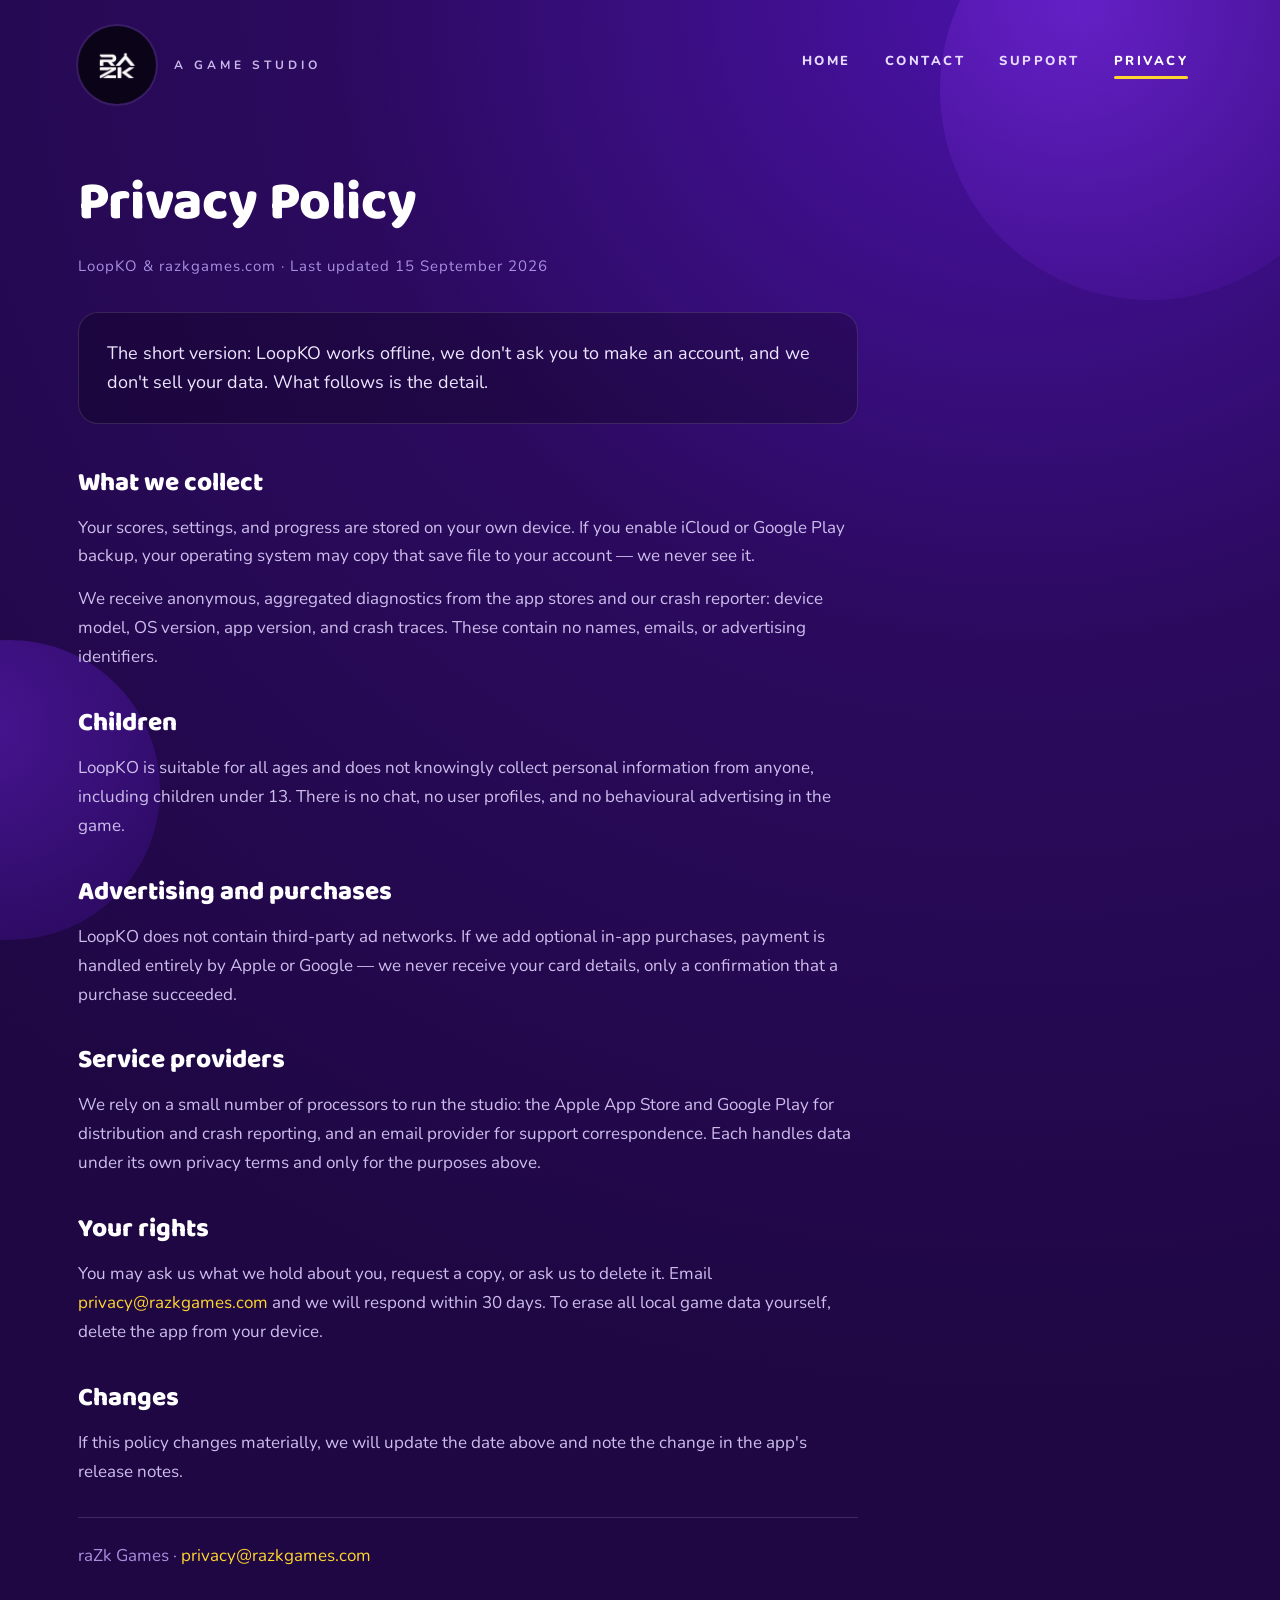
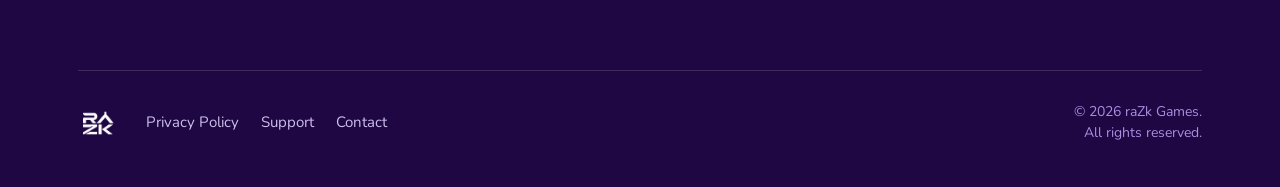
==== privacypolicy/index.html @ 1444f63c "Split single-page site into real /contact, /support, /privacypolicy pages Rebuilt as plain static HT" ====
<!DOCTYPE html>
<html lang="en">
<head>
<meta charset="utf-8">
<meta name="viewport" content="width=device-width, initial-scale=1">
<title>Privacy Policy — raZk Games</title>
<meta name="description" content="Privacy policy for LoopKO and razkgames.com.">
<link rel="preconnect" href="https://fonts.googleapis.com">
<link rel="preconnect" href="https://fonts.gstatic.com" crossorigin>
<link href="https://fonts.googleapis.com/css2?family=Baloo+2:wght@600;700;800&family=Nunito:wght@400;600;700;800&display=swap" rel="stylesheet">
<link rel="stylesheet" href="../assets/style.css">
</head>
<body>
<div class="page-bg">
  <div class="blob-a"></div>
  <div class="blob-b"></div>

  <div class="wrap">
    <header class="site-header">
      <div class="brand">
        <div class="brand-badge"><img src="../assets/razk-logo.png" alt="raZk Games"></div>
        <div class="brand-tag">A GAME STUDIO</div>
      </div>
      <nav class="site-nav">
        <a class="nav-link" href="/">HOME</a>
        <a class="nav-link" href="/contact/">CONTACT</a>
        <a class="nav-link" href="/support/">SUPPORT</a>
        <a class="nav-link active" href="/privacypolicy/">PRIVACY<div class="nav-underline"></div></a>
      </nav>
    </header>

    <div style="padding:48px 0 20px;max-width:780px">
      <h1 style="font-size:54px;margin:0 0 10px;font-weight:800">Privacy Policy</h1>
      <div style="font-size:15px;color:#A98FE0;margin-bottom:36px;letter-spacing:1px">LoopKO &amp; razkgames.com &middot; Last updated 15 September 2026</div>

      <div class="card" style="border-radius:20px;padding:26px 28px;margin-bottom:38px;font-size:18px;line-height:1.6;color:#EDE6FF">
        The short version: LoopKO works offline, we don't ask you to make an account, and we don't sell your data. What follows is the detail.
      </div>

      <h2 style="font-size:26px;margin:0 0 10px;font-weight:800">What we collect</h2>
      <p style="font-size:17px;line-height:1.7;color:#CDBEEC;margin:0 0 14px">Your scores, settings, and progress are stored on your own device. If you enable iCloud or Google Play backup, your operating system may copy that save file to your account — we never see it.</p>
      <p style="font-size:17px;line-height:1.7;color:#CDBEEC;margin:0 0 30px">We receive anonymous, aggregated diagnostics from the app stores and our crash reporter: device model, OS version, app version, and crash traces. These contain no names, emails, or advertising identifiers.</p>

      <h2 style="font-size:26px;margin:0 0 10px;font-weight:800">Children</h2>
      <p style="font-size:17px;line-height:1.7;color:#CDBEEC;margin:0 0 30px">LoopKO is suitable for all ages and does not knowingly collect personal information from anyone, including children under 13. There is no chat, no user profiles, and no behavioural advertising in the game.</p>

      <h2 style="font-size:26px;margin:0 0 10px;font-weight:800">Advertising and purchases</h2>
      <p style="font-size:17px;line-height:1.7;color:#CDBEEC;margin:0 0 30px">LoopKO does not contain third-party ad networks. If we add optional in-app purchases, payment is handled entirely by Apple or Google — we never receive your card details, only a confirmation that a purchase succeeded.</p>

      <h2 style="font-size:26px;margin:0 0 10px;font-weight:800">Service providers</h2>
      <p style="font-size:17px;line-height:1.7;color:#CDBEEC;margin:0 0 30px">We rely on a small number of processors to run the studio: the Apple App Store and Google Play for distribution and crash reporting, and an email provider for support correspondence. Each handles data under its own privacy terms and only for the purposes above.</p>

      <h2 style="font-size:26px;margin:0 0 10px;font-weight:800">Your rights</h2>
      <p style="font-size:17px;line-height:1.7;color:#CDBEEC;margin:0 0 30px">You may ask us what we hold about you, request a copy, or ask us to delete it. Email <a href="mailto:privacy@razkgames.com">privacy@razkgames.com</a> and we will respond within 30 days. To erase all local game data yourself, delete the app from your device.</p>

      <h2 style="font-size:26px;margin:0 0 10px;font-weight:800">Changes</h2>
      <p style="font-size:17px;line-height:1.7;color:#CDBEEC;margin:0 0 30px">If this policy changes materially, we will update the date above and note the change in the app's release notes.</p>

      <div style="font-size:17px;line-height:1.7;color:#A98FE0;border-top:1px solid rgba(255,255,255,0.14);padding-top:24px">raZk Games &middot; <a href="mailto:privacy@razkgames.com">privacy@razkgames.com</a></div>
    </div>

    <footer class="site-footer">
      <img src="../assets/razk-logo.png" alt="raZk Games">
      <div class="footer-links">
        <a href="/privacypolicy/">Privacy Policy</a>
        <a href="/support/">Support</a>
        <a href="/contact/">Contact</a>
      </div>
      <div class="footer-copy">&copy; 2026 raZk Games.<br>All rights reserved.</div>
    </footer>
  </div>
</div>
</body>
</html>
---- assets/style.css ----
html, body { margin: 0; padding: 0; background: #1E0742; }
* { box-sizing: border-box; }
body { font-family: 'Nunito', system-ui, sans-serif; color: #ffffff; }
a { color: #FFD52E; text-decoration: none; }
a:hover { color: #ffffff; }
input, textarea, button { font-family: inherit; }
input::placeholder, textarea::placeholder { color: #8C79B8; }
h1, h2 { font-family: 'Baloo 2', cursive; }

.page-bg {
  min-height: 100vh;
  background: radial-gradient(120% 80% at 80% 0%, #4A12A8 0%, #2B0A5E 45%, #1E0742 100%);
  overflow: hidden;
  position: relative;
}
.blob-a { position: absolute; top: -120px; right: -80px; width: 420px; height: 420px; border-radius: 50%; background: radial-gradient(circle at 35% 30%, #7A2BE0, #3B0C86); opacity: 0.55; }
.blob-b { position: absolute; top: 640px; left: -140px; width: 300px; height: 300px; border-radius: 50%; background: radial-gradient(circle at 40% 30%, #6A21D6, #2E0A6B); opacity: 0.5; }

.wrap { position: relative; max-width: 1180px; margin: 0 auto; padding: 0 28px; }

header.site-header { display: flex; align-items: center; gap: 28px; padding: 26px 0 8px; flex-wrap: wrap; }
.brand { display: flex; align-items: center; gap: 18px; flex: 0 0 auto; }
.brand-badge { width: 78px; height: 78px; border-radius: 50%; background: #0B0318; display: flex; align-items: center; justify-content: center; box-shadow: 0 0 0 2px rgba(255,255,255,0.08); }
.brand-badge img { width: 46px; height: auto; display: block; }
.brand-tag { font-size: 12px; letter-spacing: 4px; color: #C9B8EA; font-weight: 700; }

nav.site-nav { margin-left: auto; display: flex; gap: 6px; flex-wrap: wrap; }
.nav-link { background: none; border: 0; cursor: pointer; color: #E7DCFF; font-size: 13px; font-weight: 800; letter-spacing: 2.5px; padding: 10px 14px; border-radius: 10px; display: inline-block; }
.nav-link:hover { background: rgba(255,255,255,0.07); color: #ffffff; }
.nav-link.active { color: #ffffff; }
.nav-underline { height: 3px; border-radius: 3px; background: #FFD52E; margin-top: 6px; }

.btn-primary { display: block; width: 100%; max-width: 420px; background: #FFD52E; color: #2B0A5E; border: 0; border-radius: 999px; padding: 22px 32px; font-size: 26px; font-weight: 800; letter-spacing: 1px; cursor: pointer; box-shadow: 0 14px 34px rgba(255,213,46,0.32); text-align: center; }
.btn-primary:hover { background: #FFE066; }

.btn-send { background: #FFD52E; color: #2B0A5E; border: 0; border-radius: 999px; padding: 16px 28px; font-size: 19px; font-weight: 800; cursor: pointer; justify-self: start; }
.btn-send:hover { background: #FFE066; }

.field { background: rgba(255,255,255,0.06); border: 1px solid rgba(255,255,255,0.18); border-radius: 12px; padding: 14px 16px; font-size: 17px; color: #ffffff; outline: none; width: 100%; }
.field:focus { border-color: #FFD52E; }
.field-label { font-size: 13px; letter-spacing: 2px; font-weight: 800; color: #A98FE0; }

.card { background: rgba(0,0,0,0.25); border: 1px solid rgba(255,255,255,0.12); border-radius: 20px; padding: 24px; }

details.faq { background: rgba(0,0,0,0.25); border: 1px solid rgba(255,255,255,0.12); border-radius: 18px; overflow: hidden; margin-bottom: 12px; }
details.faq summary { cursor: pointer; padding: 22px 24px; font-size: 19px; font-weight: 700; list-style: none; display: flex; justify-content: space-between; align-items: center; gap: 18px; }
details.faq summary:hover { background: rgba(255,255,255,0.05); }
details.faq summary::-webkit-details-marker { display: none; }
details.faq summary::after { content: '+'; color: #FFD52E; font-size: 24px; line-height: 1; flex: 0 0 auto; }
details.faq[open] summary::after { content: '\2013'; }
details.faq .faq-a { padding: 0 24px 24px; font-size: 17px; line-height: 1.6; color: #CDBEEC; max-width: 640px; }

footer.site-footer { margin-top: 80px; border-top: 1px solid rgba(255,255,255,0.14); padding: 30px 0 44px; display: flex; align-items: center; gap: 28px; flex-wrap: wrap; }
footer.site-footer img { width: 40px; height: auto; display: block; }
.footer-links { display: flex; gap: 22px; flex-wrap: wrap; }
.footer-links a { color: #CDBEEC; font-size: 15px; }
.footer-links a:hover { color: #ffffff; }
.footer-copy { margin-left: auto; text-align: right; font-size: 14px; color: #A98FE0; line-height: 1.5; }
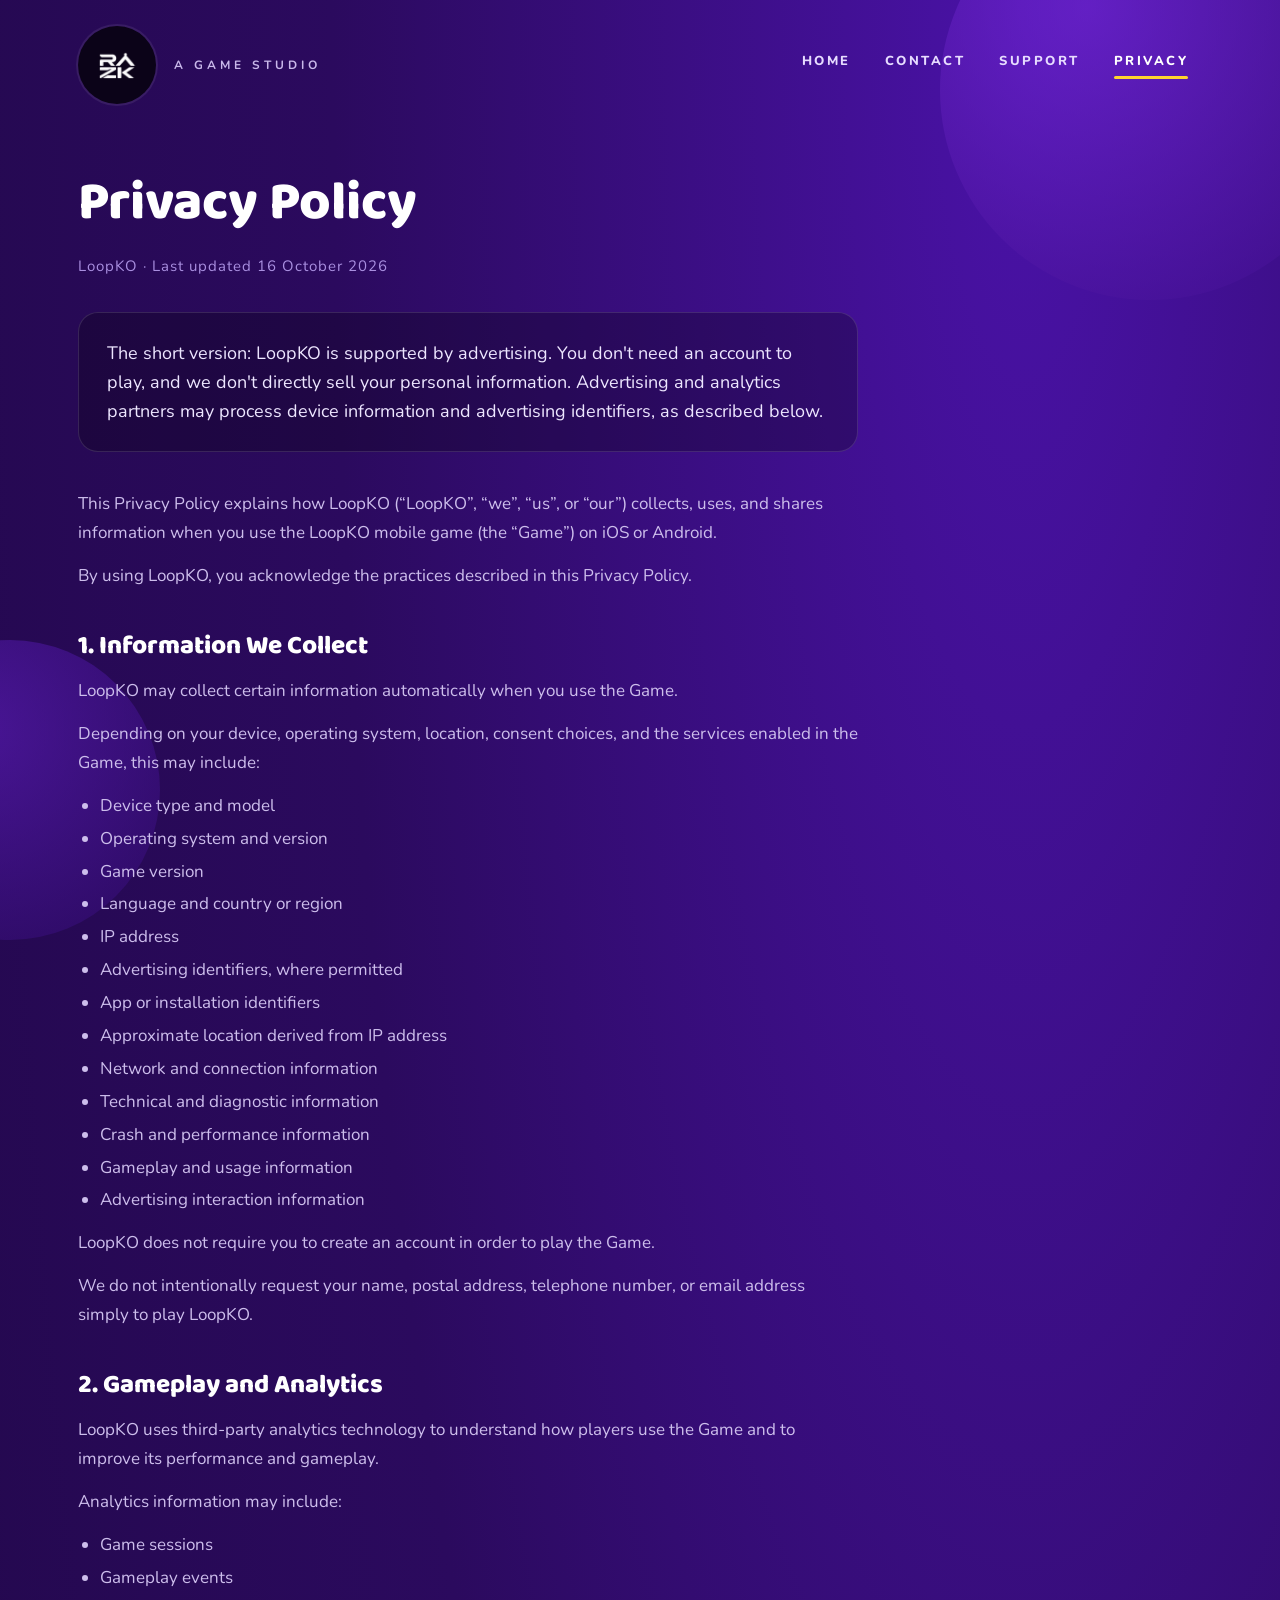
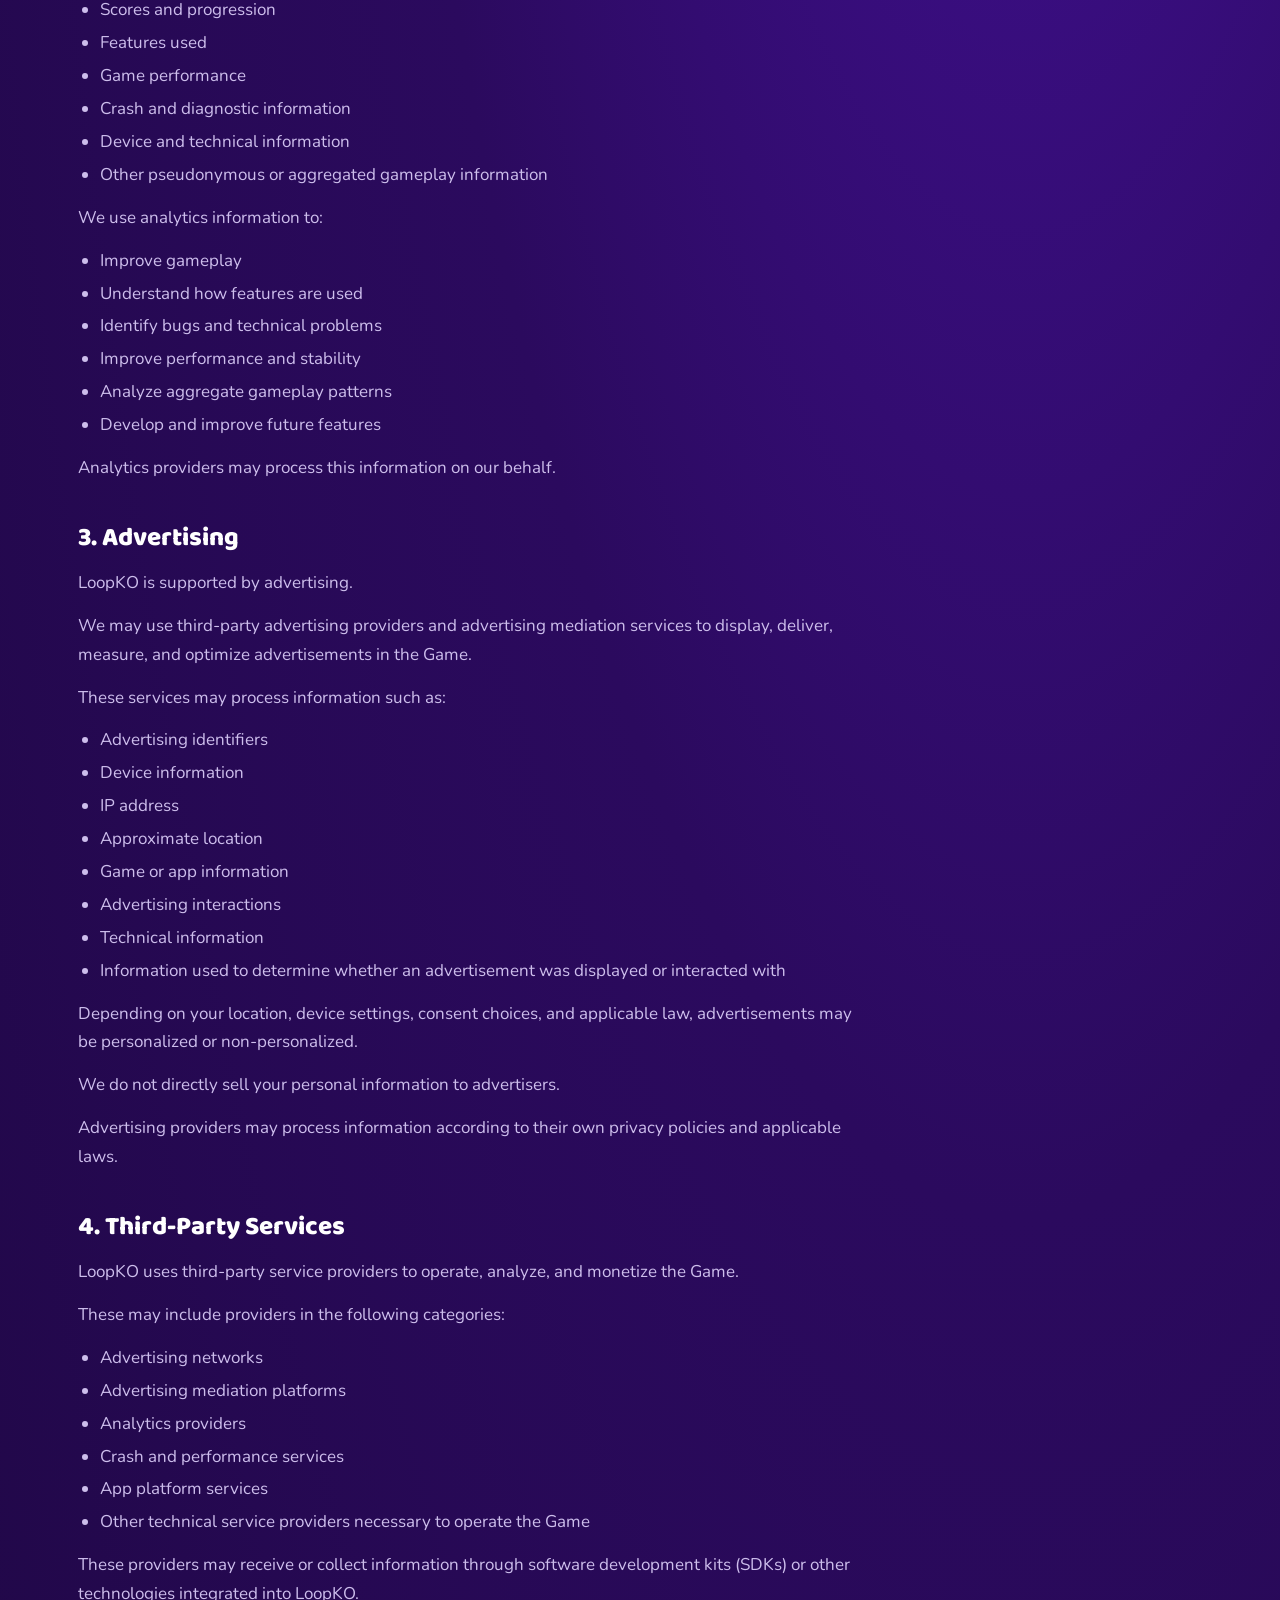
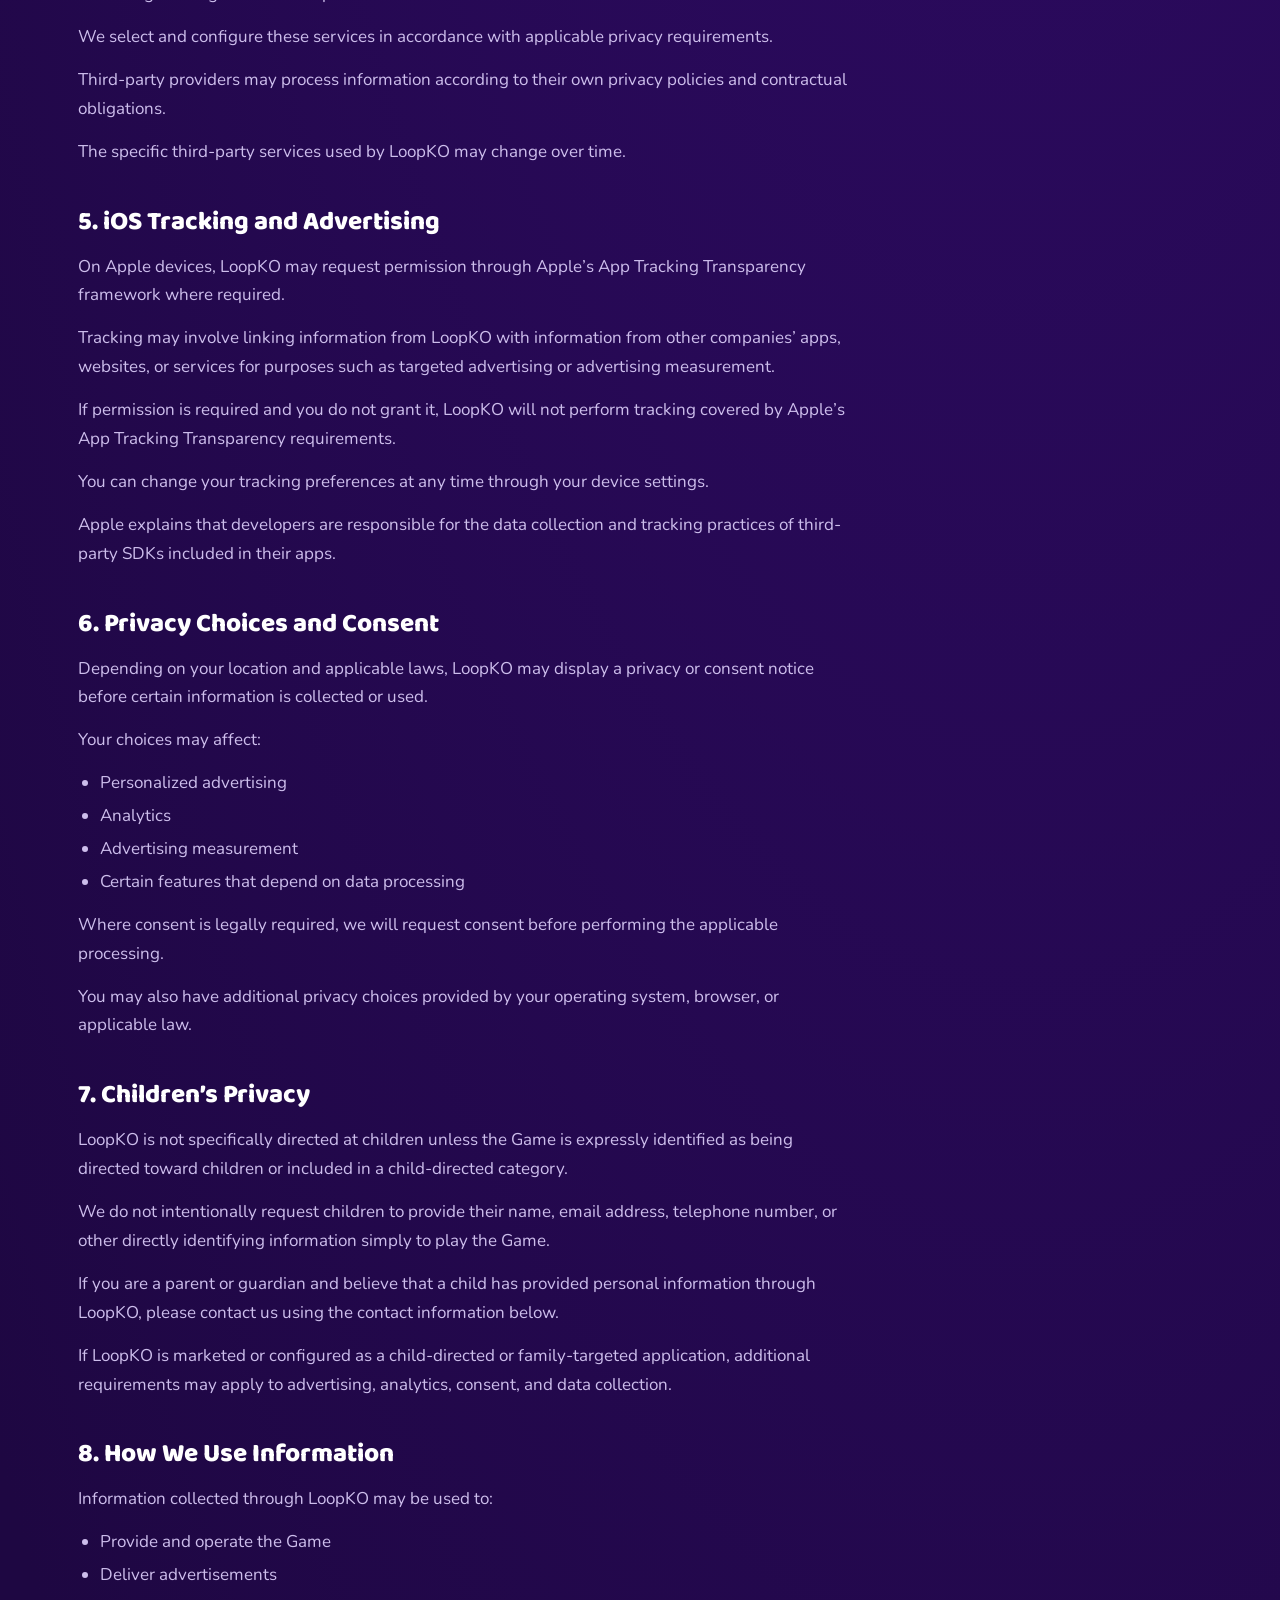
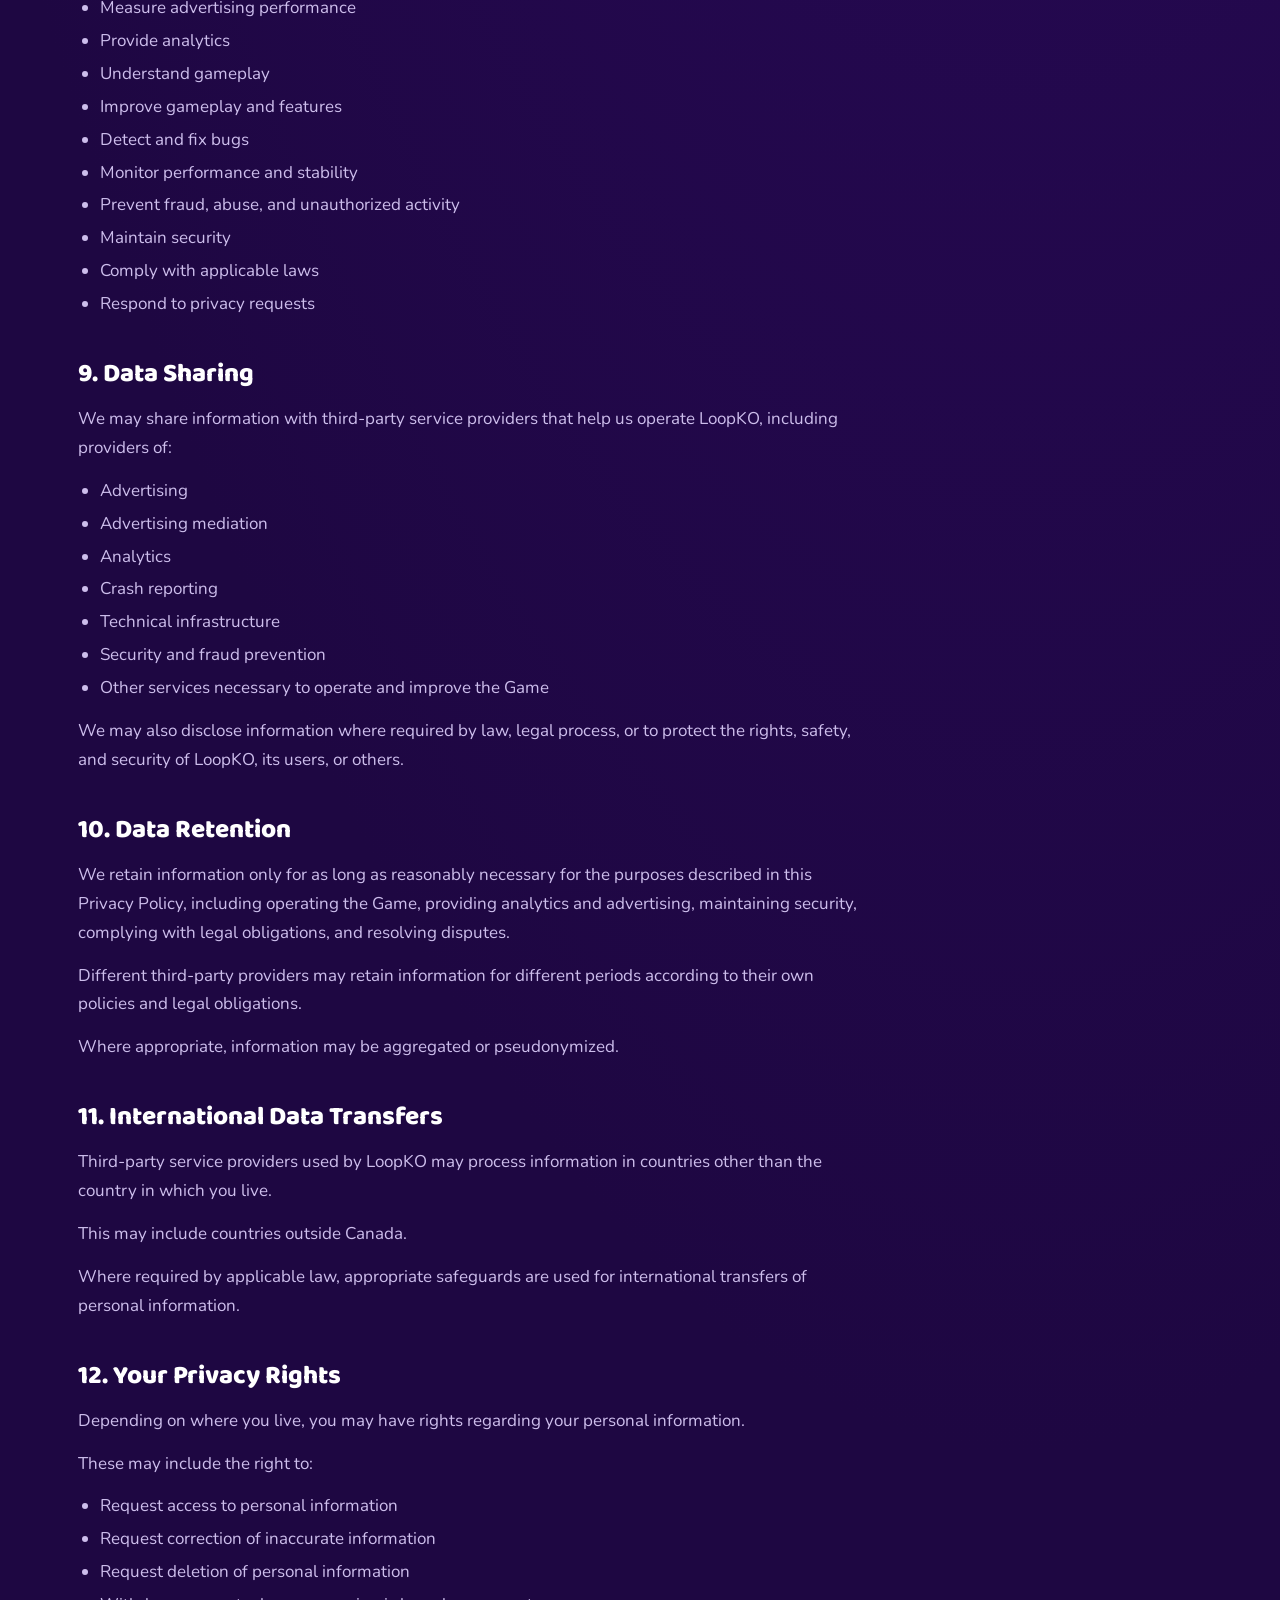
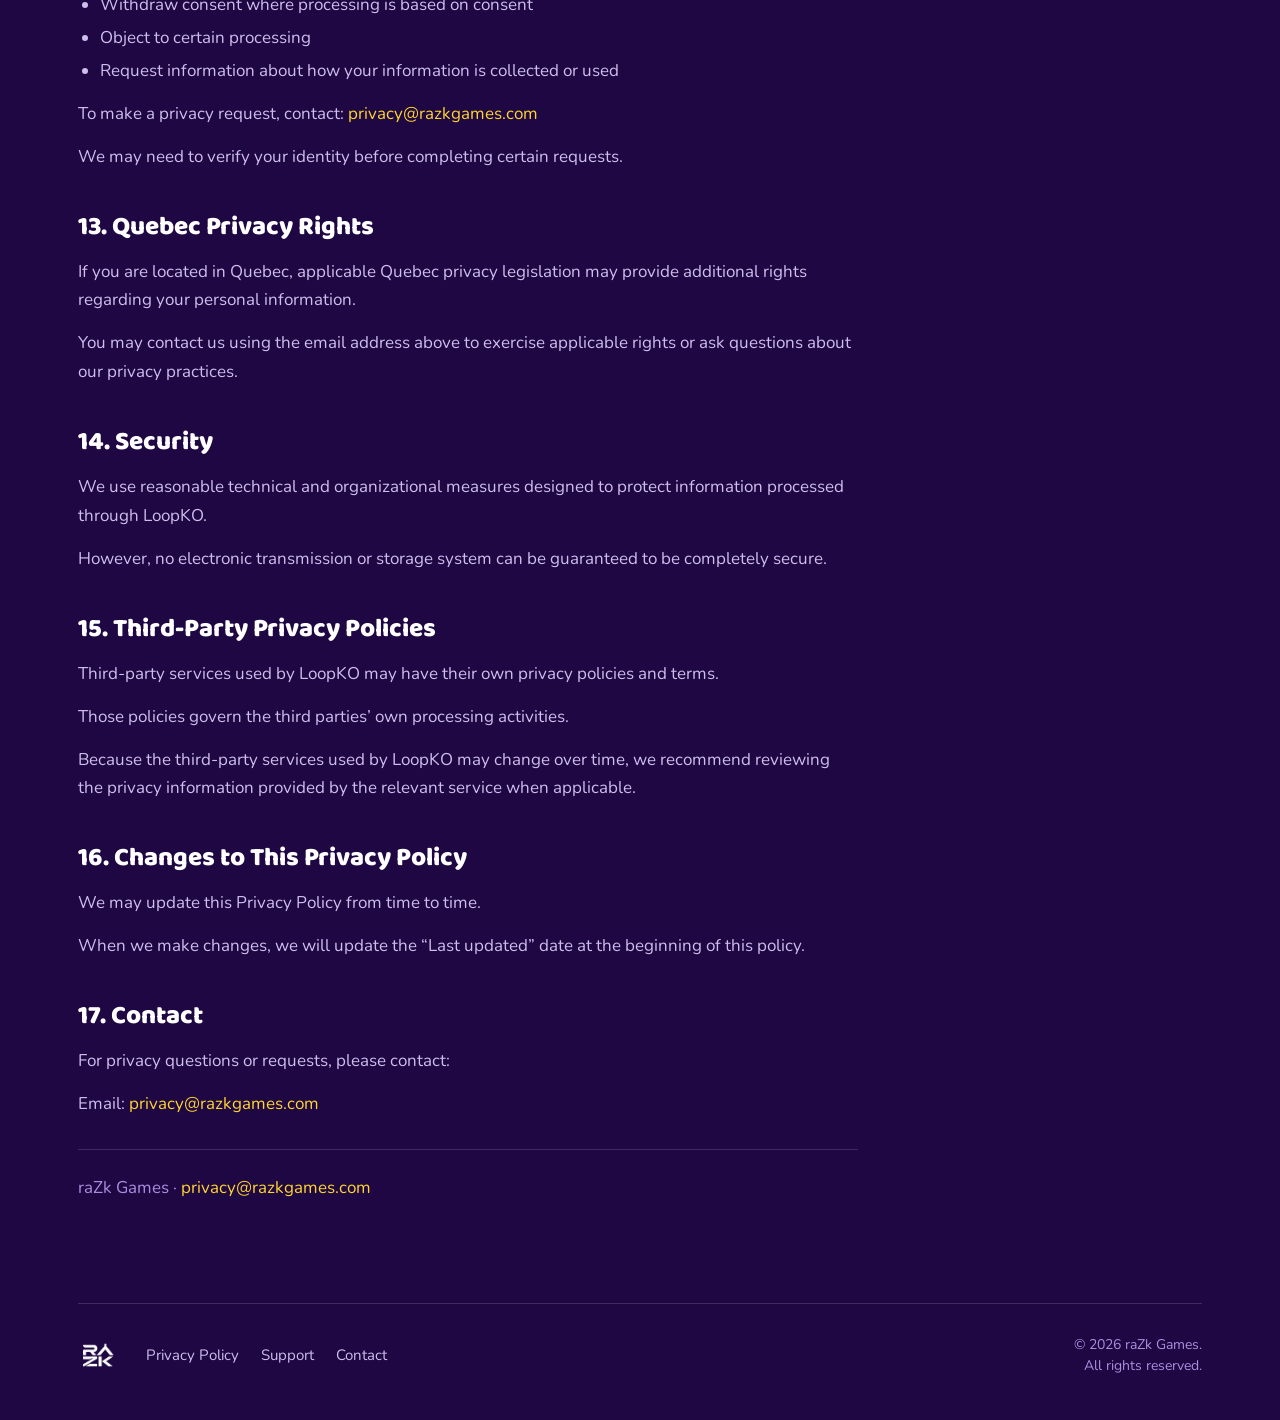
==== commit c5b490c1: "Replace /privacypolicy/ with the ad-supported policy; fix Support FAQ The linked /privacypolicy/ pag" ====
--- a/privacypolicy/index.html
+++ b/privacypolicy/index.html
@@ -29,34 +29,197 @@
       </nav>
     </header>
 
-    <div style="padding:48px 0 20px;max-width:780px">
+    <div class="legal" style="padding:48px 0 20px;max-width:780px">
       <h1 style="font-size:54px;margin:0 0 10px;font-weight:800">Privacy Policy</h1>
-      <div style="font-size:15px;color:#A98FE0;margin-bottom:36px;letter-spacing:1px">LoopKO &amp; razkgames.com &middot; Last updated 15 September 2026</div>
+      <div style="font-size:15px;color:#A98FE0;margin-bottom:36px;letter-spacing:1px">LoopKO &middot; Last updated 16 October 2026</div>
 
       <div class="card" style="border-radius:20px;padding:26px 28px;margin-bottom:38px;font-size:18px;line-height:1.6;color:#EDE6FF">
-        The short version: LoopKO works offline, we don't ask you to make an account, and we don't sell your data. What follows is the detail.
+        The short version: LoopKO is supported by advertising. You don't need an account to play, and we don't directly sell your personal information. Advertising and analytics partners may process device information and advertising identifiers, as described below.
       </div>
 
-      <h2 style="font-size:26px;margin:0 0 10px;font-weight:800">What we collect</h2>
-      <p style="font-size:17px;line-height:1.7;color:#CDBEEC;margin:0 0 14px">Your scores, settings, and progress are stored on your own device. If you enable iCloud or Google Play backup, your operating system may copy that save file to your account — we never see it.</p>
-      <p style="font-size:17px;line-height:1.7;color:#CDBEEC;margin:0 0 30px">We receive anonymous, aggregated diagnostics from the app stores and our crash reporter: device model, OS version, app version, and crash traces. These contain no names, emails, or advertising identifiers.</p>
-
-      <h2 style="font-size:26px;margin:0 0 10px;font-weight:800">Children</h2>
-      <p style="font-size:17px;line-height:1.7;color:#CDBEEC;margin:0 0 30px">LoopKO is suitable for all ages and does not knowingly collect personal information from anyone, including children under 13. There is no chat, no user profiles, and no behavioural advertising in the game.</p>
-
-      <h2 style="font-size:26px;margin:0 0 10px;font-weight:800">Advertising and purchases</h2>
-      <p style="font-size:17px;line-height:1.7;color:#CDBEEC;margin:0 0 30px">LoopKO does not contain third-party ad networks. If we add optional in-app purchases, payment is handled entirely by Apple or Google — we never receive your card details, only a confirmation that a purchase succeeded.</p>
-
-      <h2 style="font-size:26px;margin:0 0 10px;font-weight:800">Service providers</h2>
-      <p style="font-size:17px;line-height:1.7;color:#CDBEEC;margin:0 0 30px">We rely on a small number of processors to run the studio: the Apple App Store and Google Play for distribution and crash reporting, and an email provider for support correspondence. Each handles data under its own privacy terms and only for the purposes above.</p>
-
-      <h2 style="font-size:26px;margin:0 0 10px;font-weight:800">Your rights</h2>
-      <p style="font-size:17px;line-height:1.7;color:#CDBEEC;margin:0 0 30px">You may ask us what we hold about you, request a copy, or ask us to delete it. Email <a href="mailto:privacy@razkgames.com">privacy@razkgames.com</a> and we will respond within 30 days. To erase all local game data yourself, delete the app from your device.</p>
-
-      <h2 style="font-size:26px;margin:0 0 10px;font-weight:800">Changes</h2>
-      <p style="font-size:17px;line-height:1.7;color:#CDBEEC;margin:0 0 30px">If this policy changes materially, we will update the date above and note the change in the app's release notes.</p>
-
-      <div style="font-size:17px;line-height:1.7;color:#A98FE0;border-top:1px solid rgba(255,255,255,0.14);padding-top:24px">raZk Games &middot; <a href="mailto:privacy@razkgames.com">privacy@razkgames.com</a></div>
+      <p>This Privacy Policy explains how LoopKO (&ldquo;LoopKO&rdquo;, &ldquo;we&rdquo;, &ldquo;us&rdquo;, or &ldquo;our&rdquo;) collects, uses, and shares information when you use the LoopKO mobile game (the &ldquo;Game&rdquo;) on iOS or Android.</p>
+      <p>By using LoopKO, you acknowledge the practices described in this Privacy Policy.</p>
+
+      <h2>1. Information We Collect</h2>
+      <p>LoopKO may collect certain information automatically when you use the Game.</p>
+      <p>Depending on your device, operating system, location, consent choices, and the services enabled in the Game, this may include:</p>
+      <ul>
+        <li>Device type and model</li>
+        <li>Operating system and version</li>
+        <li>Game version</li>
+        <li>Language and country or region</li>
+        <li>IP address</li>
+        <li>Advertising identifiers, where permitted</li>
+        <li>App or installation identifiers</li>
+        <li>Approximate location derived from IP address</li>
+        <li>Network and connection information</li>
+        <li>Technical and diagnostic information</li>
+        <li>Crash and performance information</li>
+        <li>Gameplay and usage information</li>
+        <li>Advertising interaction information</li>
+      </ul>
+      <p>LoopKO does not require you to create an account in order to play the Game.</p>
+      <p>We do not intentionally request your name, postal address, telephone number, or email address simply to play LoopKO.</p>
+
+      <h2>2. Gameplay and Analytics</h2>
+      <p>LoopKO uses third-party analytics technology to understand how players use the Game and to improve its performance and gameplay.</p>
+      <p>Analytics information may include:</p>
+      <ul>
+        <li>Game sessions</li>
+        <li>Gameplay events</li>
+        <li>Scores and progression</li>
+        <li>Features used</li>
+        <li>Game performance</li>
+        <li>Crash and diagnostic information</li>
+        <li>Device and technical information</li>
+        <li>Other pseudonymous or aggregated gameplay information</li>
+      </ul>
+      <p>We use analytics information to:</p>
+      <ul>
+        <li>Improve gameplay</li>
+        <li>Understand how features are used</li>
+        <li>Identify bugs and technical problems</li>
+        <li>Improve performance and stability</li>
+        <li>Analyze aggregate gameplay patterns</li>
+        <li>Develop and improve future features</li>
+      </ul>
+      <p>Analytics providers may process this information on our behalf.</p>
+
+      <h2>3. Advertising</h2>
+      <p>LoopKO is supported by advertising.</p>
+      <p>We may use third-party advertising providers and advertising mediation services to display, deliver, measure, and optimize advertisements in the Game.</p>
+      <p>These services may process information such as:</p>
+      <ul>
+        <li>Advertising identifiers</li>
+        <li>Device information</li>
+        <li>IP address</li>
+        <li>Approximate location</li>
+        <li>Game or app information</li>
+        <li>Advertising interactions</li>
+        <li>Technical information</li>
+        <li>Information used to determine whether an advertisement was displayed or interacted with</li>
+      </ul>
+      <p>Depending on your location, device settings, consent choices, and applicable law, advertisements may be personalized or non-personalized.</p>
+      <p>We do not directly sell your personal information to advertisers.</p>
+      <p>Advertising providers may process information according to their own privacy policies and applicable laws.</p>
+
+      <h2>4. Third-Party Services</h2>
+      <p>LoopKO uses third-party service providers to operate, analyze, and monetize the Game.</p>
+      <p>These may include providers in the following categories:</p>
+      <ul>
+        <li>Advertising networks</li>
+        <li>Advertising mediation platforms</li>
+        <li>Analytics providers</li>
+        <li>Crash and performance services</li>
+        <li>App platform services</li>
+        <li>Other technical service providers necessary to operate the Game</li>
+      </ul>
+      <p>These providers may receive or collect information through software development kits (SDKs) or other technologies integrated into LoopKO.</p>
+      <p>We select and configure these services in accordance with applicable privacy requirements.</p>
+      <p>Third-party providers may process information according to their own privacy policies and contractual obligations.</p>
+      <p>The specific third-party services used by LoopKO may change over time.</p>
+
+      <h2>5. iOS Tracking and Advertising</h2>
+      <p>On Apple devices, LoopKO may request permission through Apple&rsquo;s App Tracking Transparency framework where required.</p>
+      <p>Tracking may involve linking information from LoopKO with information from other companies&rsquo; apps, websites, or services for purposes such as targeted advertising or advertising measurement.</p>
+      <p>If permission is required and you do not grant it, LoopKO will not perform tracking covered by Apple&rsquo;s App Tracking Transparency requirements.</p>
+      <p>You can change your tracking preferences at any time through your device settings.</p>
+      <p>Apple explains that developers are responsible for the data collection and tracking practices of third-party SDKs included in their apps.</p>
+
+      <h2>6. Privacy Choices and Consent</h2>
+      <p>Depending on your location and applicable laws, LoopKO may display a privacy or consent notice before certain information is collected or used.</p>
+      <p>Your choices may affect:</p>
+      <ul>
+        <li>Personalized advertising</li>
+        <li>Analytics</li>
+        <li>Advertising measurement</li>
+        <li>Certain features that depend on data processing</li>
+      </ul>
+      <p>Where consent is legally required, we will request consent before performing the applicable processing.</p>
+      <p>You may also have additional privacy choices provided by your operating system, browser, or applicable law.</p>
+
+      <h2>7. Children&rsquo;s Privacy</h2>
+      <p>LoopKO is not specifically directed at children unless the Game is expressly identified as being directed toward children or included in a child-directed category.</p>
+      <p>We do not intentionally request children to provide their name, email address, telephone number, or other directly identifying information simply to play the Game.</p>
+      <p>If you are a parent or guardian and believe that a child has provided personal information through LoopKO, please contact us using the contact information below.</p>
+      <p>If LoopKO is marketed or configured as a child-directed or family-targeted application, additional requirements may apply to advertising, analytics, consent, and data collection.</p>
+
+      <h2>8. How We Use Information</h2>
+      <p>Information collected through LoopKO may be used to:</p>
+      <ul>
+        <li>Provide and operate the Game</li>
+        <li>Deliver advertisements</li>
+        <li>Measure advertising performance</li>
+        <li>Provide analytics</li>
+        <li>Understand gameplay</li>
+        <li>Improve gameplay and features</li>
+        <li>Detect and fix bugs</li>
+        <li>Monitor performance and stability</li>
+        <li>Prevent fraud, abuse, and unauthorized activity</li>
+        <li>Maintain security</li>
+        <li>Comply with applicable laws</li>
+        <li>Respond to privacy requests</li>
+      </ul>
+
+      <h2>9. Data Sharing</h2>
+      <p>We may share information with third-party service providers that help us operate LoopKO, including providers of:</p>
+      <ul>
+        <li>Advertising</li>
+        <li>Advertising mediation</li>
+        <li>Analytics</li>
+        <li>Crash reporting</li>
+        <li>Technical infrastructure</li>
+        <li>Security and fraud prevention</li>
+        <li>Other services necessary to operate and improve the Game</li>
+      </ul>
+      <p>We may also disclose information where required by law, legal process, or to protect the rights, safety, and security of LoopKO, its users, or others.</p>
+
+      <h2>10. Data Retention</h2>
+      <p>We retain information only for as long as reasonably necessary for the purposes described in this Privacy Policy, including operating the Game, providing analytics and advertising, maintaining security, complying with legal obligations, and resolving disputes.</p>
+      <p>Different third-party providers may retain information for different periods according to their own policies and legal obligations.</p>
+      <p>Where appropriate, information may be aggregated or pseudonymized.</p>
+
+      <h2>11. International Data Transfers</h2>
+      <p>Third-party service providers used by LoopKO may process information in countries other than the country in which you live.</p>
+      <p>This may include countries outside Canada.</p>
+      <p>Where required by applicable law, appropriate safeguards are used for international transfers of personal information.</p>
+
+      <h2>12. Your Privacy Rights</h2>
+      <p>Depending on where you live, you may have rights regarding your personal information.</p>
+      <p>These may include the right to:</p>
+      <ul>
+        <li>Request access to personal information</li>
+        <li>Request correction of inaccurate information</li>
+        <li>Request deletion of personal information</li>
+        <li>Withdraw consent where processing is based on consent</li>
+        <li>Object to certain processing</li>
+        <li>Request information about how your information is collected or used</li>
+      </ul>
+      <p style="word-wrap:break-word">To make a privacy request, contact: <a href="mailto:privacy@razkgames.com">privacy@razkgames.com</a></p>
+      <p>We may need to verify your identity before completing certain requests.</p>
+
+      <h2>13. Quebec Privacy Rights</h2>
+      <p>If you are located in Quebec, applicable Quebec privacy legislation may provide additional rights regarding your personal information.</p>
+      <p>You may contact us using the email address above to exercise applicable rights or ask questions about our privacy practices.</p>
+
+      <h2>14. Security</h2>
+      <p>We use reasonable technical and organizational measures designed to protect information processed through LoopKO.</p>
+      <p>However, no electronic transmission or storage system can be guaranteed to be completely secure.</p>
+
+      <h2>15. Third-Party Privacy Policies</h2>
+      <p>Third-party services used by LoopKO may have their own privacy policies and terms.</p>
+      <p>Those policies govern the third parties&rsquo; own processing activities.</p>
+      <p>Because the third-party services used by LoopKO may change over time, we recommend reviewing the privacy information provided by the relevant service when applicable.</p>
+
+      <h2>16. Changes to This Privacy Policy</h2>
+      <p>We may update this Privacy Policy from time to time.</p>
+      <p>When we make changes, we will update the &ldquo;Last updated&rdquo; date at the beginning of this policy.</p>
+
+      <h2>17. Contact</h2>
+      <p>For privacy questions or requests, please contact:</p>
+      <p style="word-wrap:break-word">Email: <a href="mailto:privacy@razkgames.com">privacy@razkgames.com</a></p>
+
+      <div style="font-size:17px;line-height:1.7;color:#A98FE0;border-top:1px solid rgba(255,255,255,0.14);padding-top:24px;margin-top:30px">raZk Games &middot; <a href="mailto:privacy@razkgames.com">privacy@razkgames.com</a></div>
     </div>
 
     <footer class="site-footer">
--- a/assets/style.css
+++ b/assets/style.css
@@ -50,6 +50,12 @@
 details.faq[open] summary::after { content: '\2013'; }
 details.faq .faq-a { padding: 0 24px 24px; font-size: 17px; line-height: 1.6; color: #CDBEEC; max-width: 640px; }
 
+.legal h2 { font-size: 26px; margin: 34px 0 10px; font-weight: 800; }
+.legal p, .legal li { font-size: 17px; line-height: 1.7; color: #CDBEEC; }
+.legal p { margin: 0 0 14px; }
+.legal ul { margin: 0 0 14px; padding-left: 22px; }
+.legal li { margin-bottom: 4px; }
+
 footer.site-footer { margin-top: 80px; border-top: 1px solid rgba(255,255,255,0.14); padding: 30px 0 44px; display: flex; align-items: center; gap: 28px; flex-wrap: wrap; }
 footer.site-footer img { width: 40px; height: auto; display: block; }
 .footer-links { display: flex; gap: 22px; flex-wrap: wrap; }
